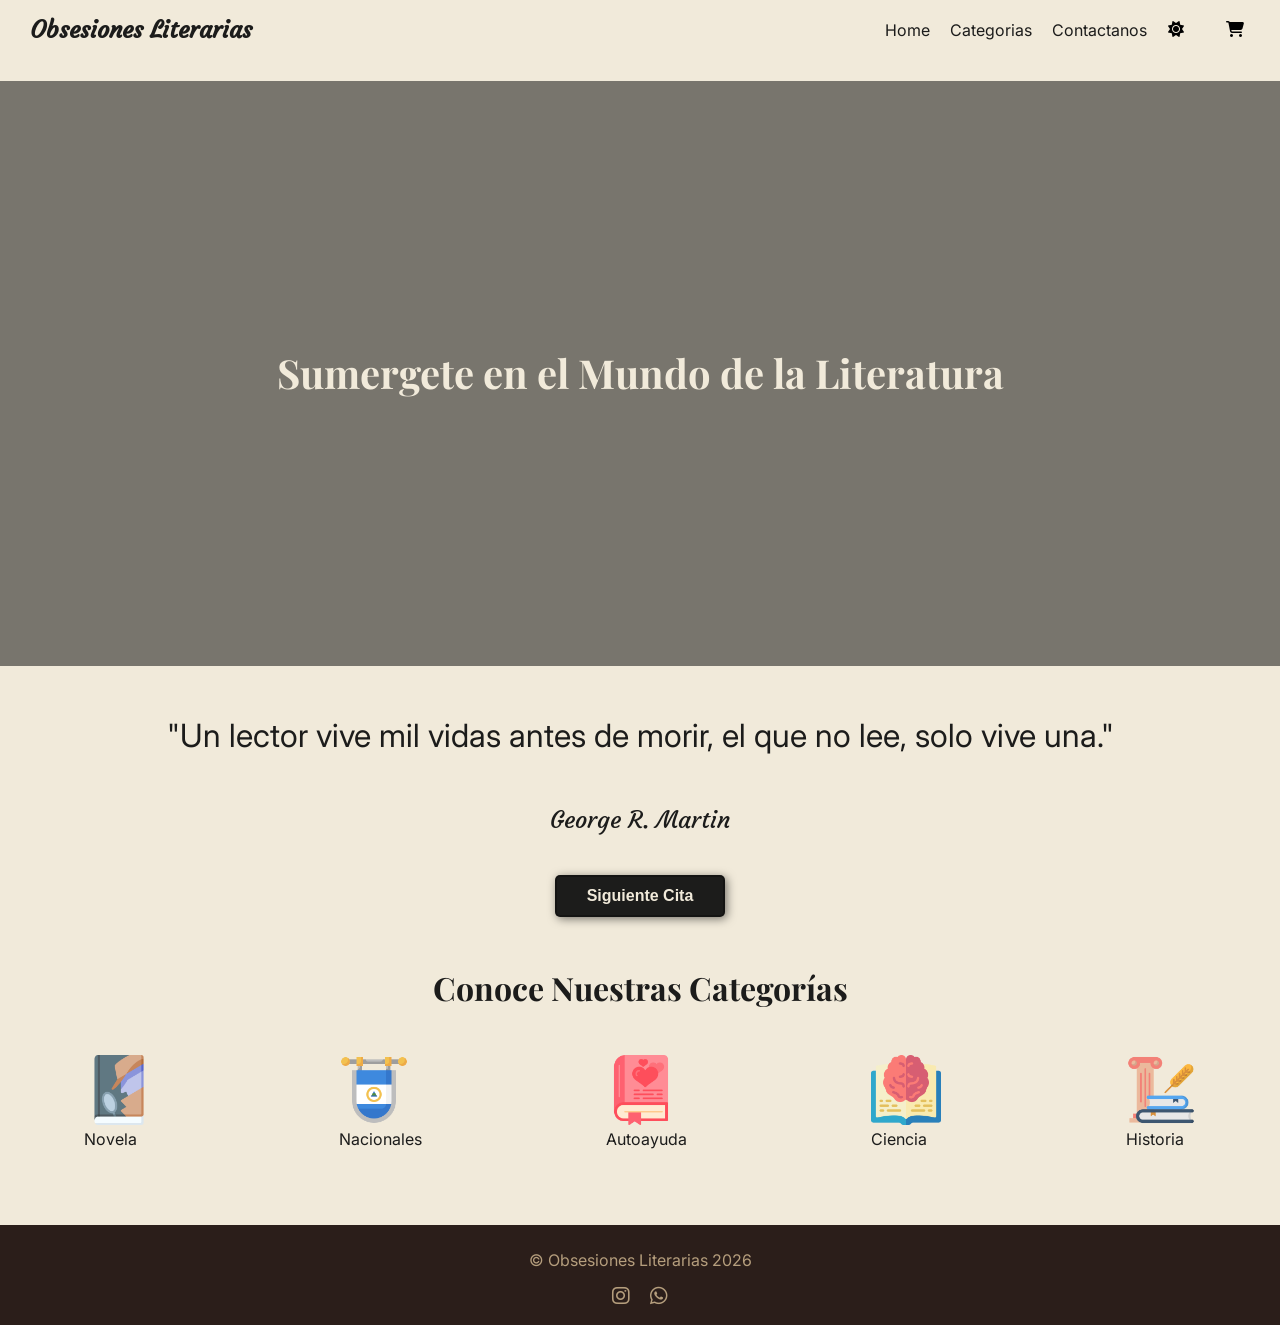
==== paginas/categorias.html @ 1e57e8dd "Renderizando los datos del JSON en el html" ====
<!DOCTYPE html>
<html lang="es">
<head>
    <meta charset="UTF-8">
    <link rel="stylesheet" href="https://cdnjs.cloudflare.com/ajax/libs/font-awesome/6.5.0/css/all.min.css">
    <meta name="viewport" content="width=device-width, initial-scale=1.0">
    <link rel="stylesheet" href="../css/styles.css">
    <link rel="stylesheet" href="../css/layout.css">
    <link rel="stylesheet" href="../css/componentes.css">
    <link rel="stylesheet" href="../css/paginasEstilos/categorias.css">
    <link rel="icon" href="../images/icn.jpg">
    <title>Categorías</title>
</head>
<body>
    <header>
        <div>
            <h1 class="logo">Obsesiones Literarias</h1>
        </div>
        <nav>
            <div class="nav-links">
                <a href="../index.html">Home</a>
                <a href="#">Categorias</a>
                <a href="contacto.html">Contactanos</a>
            </div>
            <div class="nav-butones">
                <button class="theme">
                    <i class="fa-solid fa-sun changeTheme"></i>
                </button>
                <button class="carrito-principal">
                    <i class="fa-solid fa-cart-shopping"></i>
                </button>
            </div>
        </nav>
    </header>
    <section class="hero">
        <h2>Sumergete en el Mundo de la Literatura</h2>
    </section>
    <section class="frases-contenedor contenido-centrado">
        <div class="contenedor-interno contenido-centrado">
            <p id="cita" class="contenido-centrado"></p>
            <p id="autor" class="contenido-centrado"></p>
            <button type="button" id="boton-cambiar-cita" class="btn-generico">Siguiente Cita</button>
        </div>
    </section>
    <section class="categorias">
        <div class="titulo-seccion">
            <h3>Conoce Nuestras Categorías</h3>
        </div>
        <div class="categorias-opciones">
            <figure class="categoria-img" data-categoria="novelas">
                <img src="../icons/novels.png" alt="Icono de Novelas">
                <figcaption>Novela</figcaption>
            </figure >
            <figure class="categoria-img" data-categoria="nicaraguenses">
                <img src="../icons/nicaragua.png" alt="Icono de Libros Nicaraguenses">
                <figcaption>Nacionales</figcaption>
            </figure>
            <figure class="categoria-img" data-categoria="autoayuda">
                <img src="../icons/selfHelp.png" alt="Icono de Libros de Autoayuda">
                <figcaption>Autoayuda</figcaption>
            </figure>
            <figure class="categoria-img" data-categoria="ciencia">
                <img src="../icons/science.png" alt="Icono de libros de Ciencia">
                <figcaption>Ciencia</figcaption>
            </figure>
            <figure class="categoria-img" data-categoria="historia">
                <img src="../icons/history-book.png" alt="Icono de libros de Historia">
                <figcaption>Historia</figcaption>
            </figure>
        </div>
    </section>
    <main class="libros-contenedores">
        <div class="container contenedor-libro"></div>
    </main>
    <footer>
        <div class="container">
            <p>&copy; Obsesiones Literarias 2026</p>
            <div class="social-media">
                <a href="https://www.instagram.com/obse.sionesliterarias/" target="_blank">
                    <i class="fa-brands fa-instagram"></i>
                </a>
                <a href="https://wa.link/xs16t9" target="_blank">
                    <i class="fa-brands fa-whatsapp"></i>
                </a>
            </div>
        </div>
    </footer>
    <script src="../js/script.js" defer></script>
    <script src="../js/citas.js" defer></script>
</body>
</html>
---- css/styles.css ----
@import url('https://fonts.googleapis.com/css2?family=Courgette&family=Inter:ital,opsz,wght@0,14..32,100..900;1,14..32,100..900&family=Playfair+Display:ital,wght@0,400..900;1,400..900&display=swap');
:root {
    /**Escala Fuentes*/
    --fs-muyPequeño: 0.75rem;   /* 12px */
    --fs-pequeño: 0.875rem;  /* 14px */
    --fs-base: 1rem;    /* 16px */
    --fs-medio: 1.125rem;  /* 18px */
    --fs-lg: 1.25rem;   /* 20px */
    --fs-xl: 1.5rem;    /* 24px */
    --fs-2xl: 2rem;     /* 32px */
    --fs-3xl: 2.5rem;   /* 40px */
    --fs-4xl: 3rem;     /* 48px */
    /**Familia de Fuentes*/
    --titulos-fuente: 'Playfair Display', serif;
    --parrafos-fuente: 'Inter', sans-serif;
    --cursiva-fuentes: 'Courgette', cursive;
    /**Colores*/
    --color-claro: #F1EADA;
    --color-oscuro: #1C1C1B;
    --color-chocolate: #2B1E1A;
    --color-chocolate-claro: #B59E7D;
    --color-claro-hover: #E2D8C3;
    --color-oscuro-hover: #2A2A29;
    --color-bg: var(--color-claro);
    --color-text: var(--color-oscuro);
    --overlay: rgba(0,0,0,0.5);
}
/**estilos generales*/
*, *::before, *::after {
    box-sizing: border-box;
}

html{
    scroll-behavior: smooth;
}

body{
    font-family: var(--parrafos-fuente);
    color: var(--color-text);
    background-color: var(--color-bg);
    margin: 0;
    padding: 0;
}
h1, h2, h3, h4 {
    font-family: var(--titulos-fuente);
    color: var(--color-text);
    line-height: 1.2;
}
.container{
    max-width: 1400px;
    margin: auto;
}
h1{ font-size: var(--fs-4xl);}
h2{ font-size: var(--fs-3xl);}
h3{ font-size: var(--fs-2xl);}
h4{ font-size: var(--fs-xl);}
p{ font-size: var(--fs-base);}
a{
    font-size: var(--fs-base);
    text-decoration: none;
    color: var(--color-text);
    cursor: pointer;
    transition: color 0.2s ease;
}
a:hover,
a:focus{
    color: var(--color-chocolate);
}
ul{
    list-style: none;
    padding: 0;
    margin: 0;
    text-align: center;
}
li{
    font-size: var(--fs-base);
    margin: 10px 0;
}
input,textarea {
    border: none;
    outline: none;
    background: none;
    border-bottom: 2px solid var(--color-text);
    font-family: var(--parrafos-fuente);
    color: var(--color-chocolate);
    width: 280px;
}
input::placeholder,
textarea::placeholder {
    color: var(--color-chocolate);
}
/*.btn-generico{
    font-size: var(--fs-base);
    font-weight: bold;
    padding: 10px 30px;
    border-radius: 5px;
    border: 2px solid rgba(0,0,0,0.3);
    box-shadow: 2px 2px 10px rgba(0,0,0,0.5);
    color: var(--color-claro);
    background-color: var(--color-oscuro);
}
.btn-generico:hover{
    background-color: var(--color-oscuro-hover);
}*/
/**DARK MODE*/
.dark-mode {
    --color-bg: var(--color-oscuro);
    --color-text: var(--color-claro);
    --overlay: rgba(0,0,0,0.7);
}
.dark-mode .item {
    background-color: #242423;
    box-shadow: 0 4px 15px rgba(0,0,0,0.6);
}
.dark-mode .item:hover{
    box-shadow: 0 8px 20px rgba(0,0,0,0.8);
}
.dark-mode .btn-generico {
    background-color: var(--color-chocolate-claro);
    color: var(--color-oscuro);
    border: none;
}
.dark-mode .btn-generico:hover{
    background-color: var(--color-claro-hover);
}
.dark-mode .carrito-principal{
    color: var(--color-claro);
}
.dark-mode a:hover,
.dark-mode a:focus{
    color: var(--color-chocolate-claro);
}
.dark-mode input::placeholder,
.dark-mode textarea::placeholder {
    color: var(--color-chocolate-claro);
}
.dark-mode input,
.dark-mode textarea{
    color: var(--color-chocolate-claro);;
}


/**DESKTOP*/
@media (min-width: 850px){
    textarea{
        width: 400px;
    }
}
---- css/layout.css ----
/**HEADER*/
header{
    background-color: var(--color-bg);
    display: flex;
    flex-direction: column;
    justify-content: center;
    align-items: center;
    flex-wrap: wrap;
    margin-bottom: 20px;
}
.logo{
    font-family: var(--cursiva-fuentes);
    font-weight: bold;
    font-size: var(--fs-xl);
}
nav{
    display: flex;
    gap: 15px;
    flex-wrap: wrap;
    flex-direction: column;
}
.nav-butones{
    display: flex;
    gap: 30px;
    justify-content: center;
}
.nav-links{
    display: flex;
    gap: 20px;
}
.theme, .carrito-principal{
    background: none;
    border: none;
    cursor: pointer;
    font-size: var(--fs-base);

}
.fa-moon{
    font-size: var(--fs-base);
    color: var(--color-claro);
}
/**HERO*/
.hero{
    display: flex;
    align-items: center;
    justify-content: center;
    text-align: center;
    flex-direction: column;
    height: 65vh;
    background-image: linear-gradient(
        0deg,
        var(--overlay),
        var(--overlay)
    )
    ,url("../images/hero.jpg");
    background-repeat: no-repeat;
    background-size: cover;
    background-position: center center;
}
.hero h2{
    color: var(--color-claro);
}
/**FOOTER*/
footer{
    background-color: var(--color-chocolate);
    margin: 0;
    height: 100px;
    padding-bottom: 10px;
    color: var(--color-chocolate-claro);
    display: flex;
    flex-direction: column;
    justify-content: center;
    align-items: center;
    gap: 5px;
}
.social-media{
    display: flex;
    flex-direction: row;
    justify-content: center;
    gap: 20px;
}
.social-media a{
    color: var(--color-chocolate-claro);
}
.social-media i{
    font-size: var(--fs-lg);
    cursor: pointer;
}
.social-media i:hover{
    color: var(--color-claro);
}


/**DESKTOP*/
@media (min-width: 700px){
    header{
        flex-direction: row;
        justify-content: space-between;
        padding: 0 30px;
        position: sticky;
        top: 0;
        left: 0;
        width: 100%;
        z-index: 1000;
    }
    .hero{
        height: 90vh;
    }
}
@media (min-width: 500px){
    nav{
        display: flex;
        gap: 15px;
        flex-direction: row;
        flex-wrap: wrap;
    }
}
---- css/componentes.css ----
.btn-generico{
    font-size: var(--fs-base);
    font-weight: bold;
    padding: 10px 30px;
    border-radius: 5px;
    border: 2px solid rgba(0,0,0,0.3);
    box-shadow: 2px 2px 10px rgba(0,0,0,0.5);
    color: var(--color-claro);
    background-color: var(--color-oscuro);
}
.btn-generico:hover{
    background-color: var(--color-oscuro-hover);
}
.item{
    background-color: var(--color-chocolate-claro);
    transition: transform 0.2s ease, box-shadow 0.2s ease;
}
.item:hover {
    transform: translateY(-5px);
}
/**Seccion de Libros Destacados*/
.titulo-contenedor{
    text-align: center;
}
.item img{
    width: 240px;
    height: 310px;
    object-fit: cover;
    border-radius: 20px;
}
.libros-contenedores{
    margin: 30px 0;
}
.libros-contenedores .container{
    display: grid;
    grid-template-columns: repeat(auto-fit,minmax(80px,350px));
    gap: clamp(10px, 2vw, 20px);
    justify-content: center;
}
.item{
    background-color: var(--color-chocolate-claro);
    padding: 1rem 2rem;
    display: flex;
    flex-direction: column;
    align-items: center;
    border-radius: 20px;
    transition: transform 0.2s ease, box-shadow 0.2s ease;
}
.item:hover {
    transform: translateY(-5px);
}
---- css/paginasEstilos/categorias.css ----
.hero{
    display: flex;
    align-items: center;
    justify-content: center;
    text-align: center;
    flex-direction: column;
    height: 65vh;
    background-image: linear-gradient(
        0deg,
        var(--overlay),
        var(--overlay)
    )
    ,url("../../images/bck.jpg");
    background-repeat: no-repeat;
    background-size: cover;
    background-position: top;
}
.hero h2{
    color: var(--color-claro);
}
.contenido-centrado {
    display: flex;
    flex-wrap: wrap;
    align-items: center;
    justify-content: center;
    margin: 20px 0;
}

#cita {
    font-size: var(--fs-xl);
    width: 100%;
    display: flex;
    align-items: center;
    justify-content: center;
    text-align: center;
    margin: 10px;
}
#autor {
    width: 100%;
    font-size: var(--fs-lg);
    display: flex;
    align-items: center;
    justify-content: center;
    padding: 20px;
    font-family: var(--cursiva-fuentes);
}
.categorias-opciones{
    width: 100%;
    overflow-x: auto;
    display: flex;
    gap: 1rem;
    scroll-behavior: smooth;
}
.categorias-opciones::-webkit-scrollbar{
    display: none;
}
.categoria-img img{
    height: 70px;
    width: 70px;
    transition: transform 0.2s ease, box-shadow 0.2s ease;
}
.categoria-img:hover {
    transform: translateY(-5px);
}
/**Categorias*/
.titulo-seccion{
    text-align: center;
}
@media (min-width: 810px){
    #cita{
        font-size: var(--fs-2xl);
    }
    #autor{
        font-size: var(--fs-xl);
    }
    .categorias-opciones{
    width: 100%;
    display: flex;
    gap: 1rem;
    justify-content: space-around;
    }
}
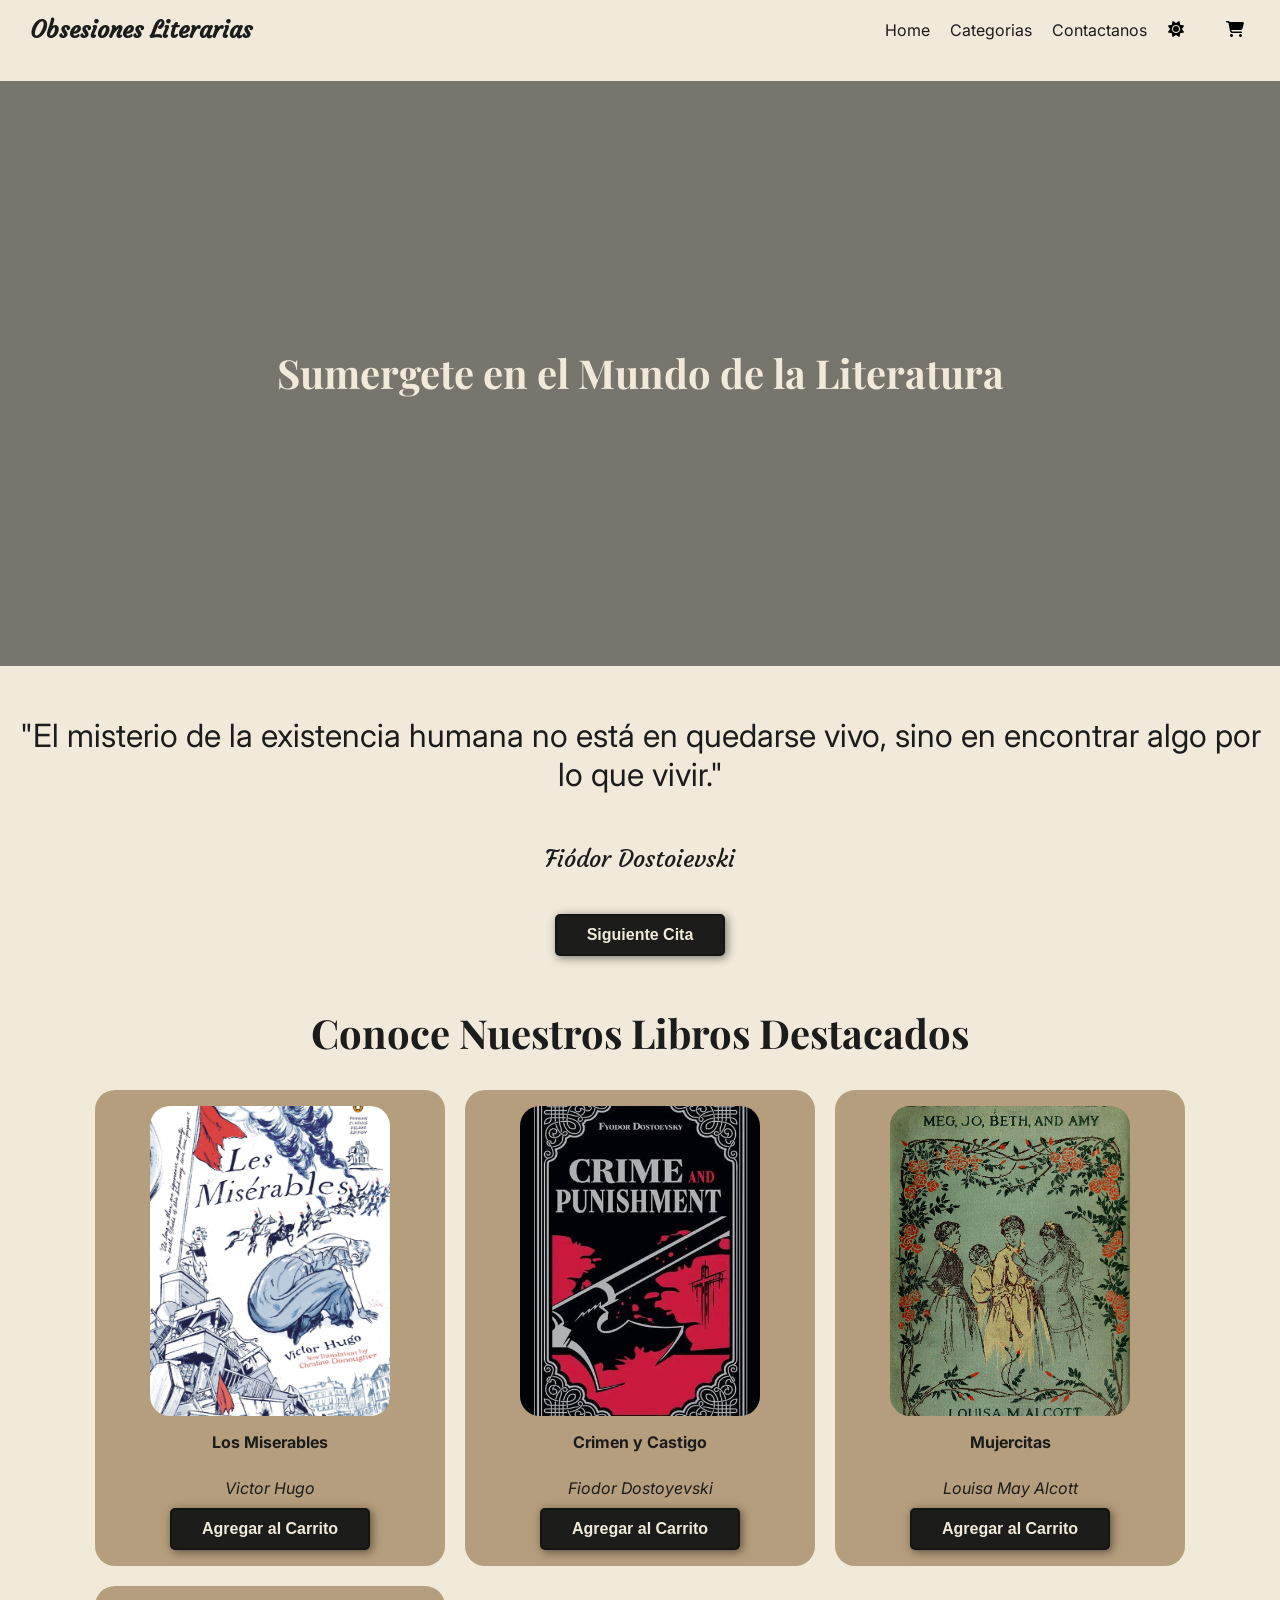
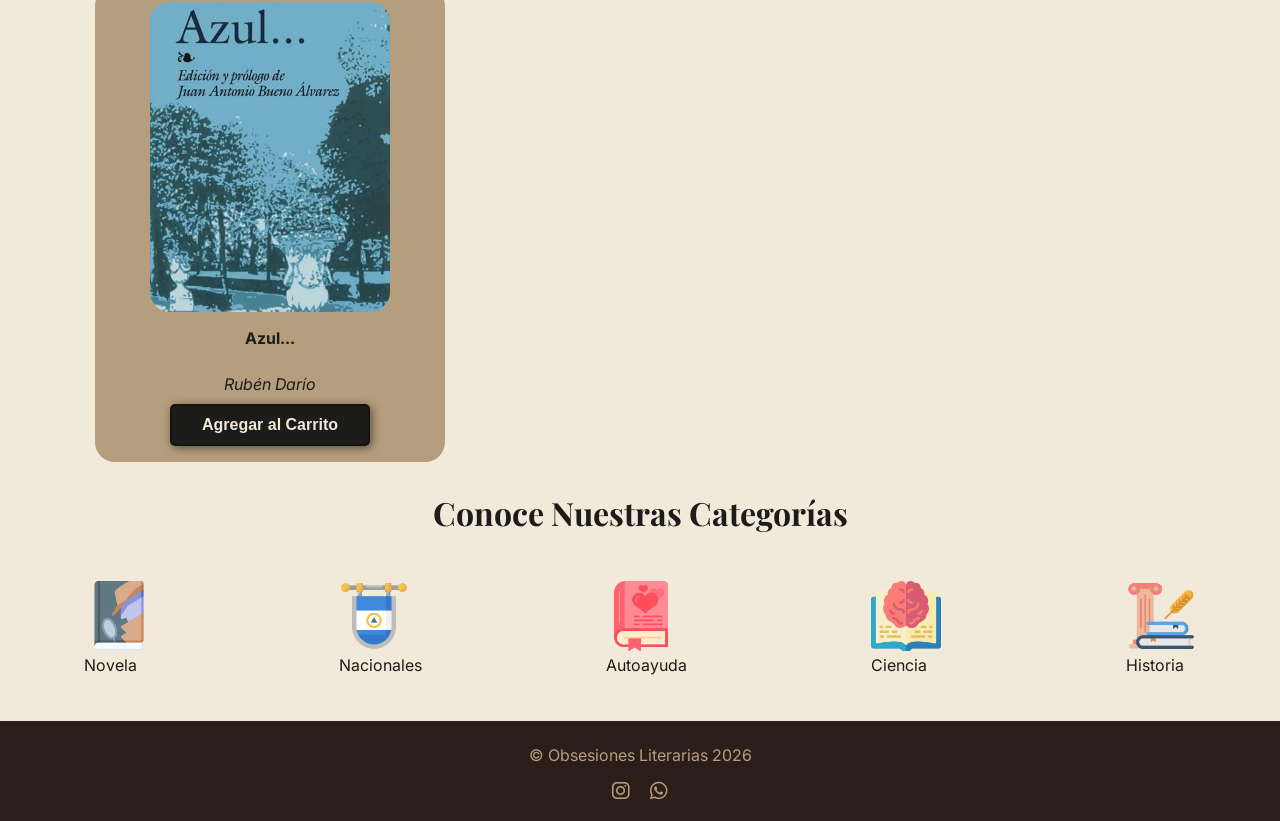
==== commit 4e4b37b6: "Agregando la seccion de los libros destacados en index y categorias" ====
--- a/paginas/categorias.html
+++ b/paginas/categorias.html
@@ -40,6 +40,14 @@
             <p id="cita" class="contenido-centrado"></p>
             <p id="autor" class="contenido-centrado"></p>
             <button type="button" id="boton-cambiar-cita" class="btn-generico">Siguiente Cita</button>
+        </div>
+    </section>
+    <section class="libros-contenedores">
+        <div class="titulo-contenedor">
+            <h2>Conoce Nuestros Libros Destacados</h2>
+        </div>
+        <div class="container contenedor-libro-destacados">
+            
         </div>
     </section>
     <section class="categorias">
--- a/css/componentes.css
+++ b/css/componentes.css
@@ -28,9 +28,6 @@
     object-fit: cover;
     border-radius: 20px;
 }
-.libros-contenedores{
-    margin: 30px 0;
-}
 .libros-contenedores .container{
     display: grid;
     grid-template-columns: repeat(auto-fit,minmax(80px,350px));
--- a/css/paginasEstilos/categorias.css
+++ b/css/paginasEstilos/categorias.css
@@ -62,6 +62,9 @@
 .categoria-img:hover {
     transform: translateY(-5px);
 }
+.contenedor-libro{
+    margin-bottom: 30px;
+}
 /**Categorias*/
 .titulo-seccion{
     text-align: center;
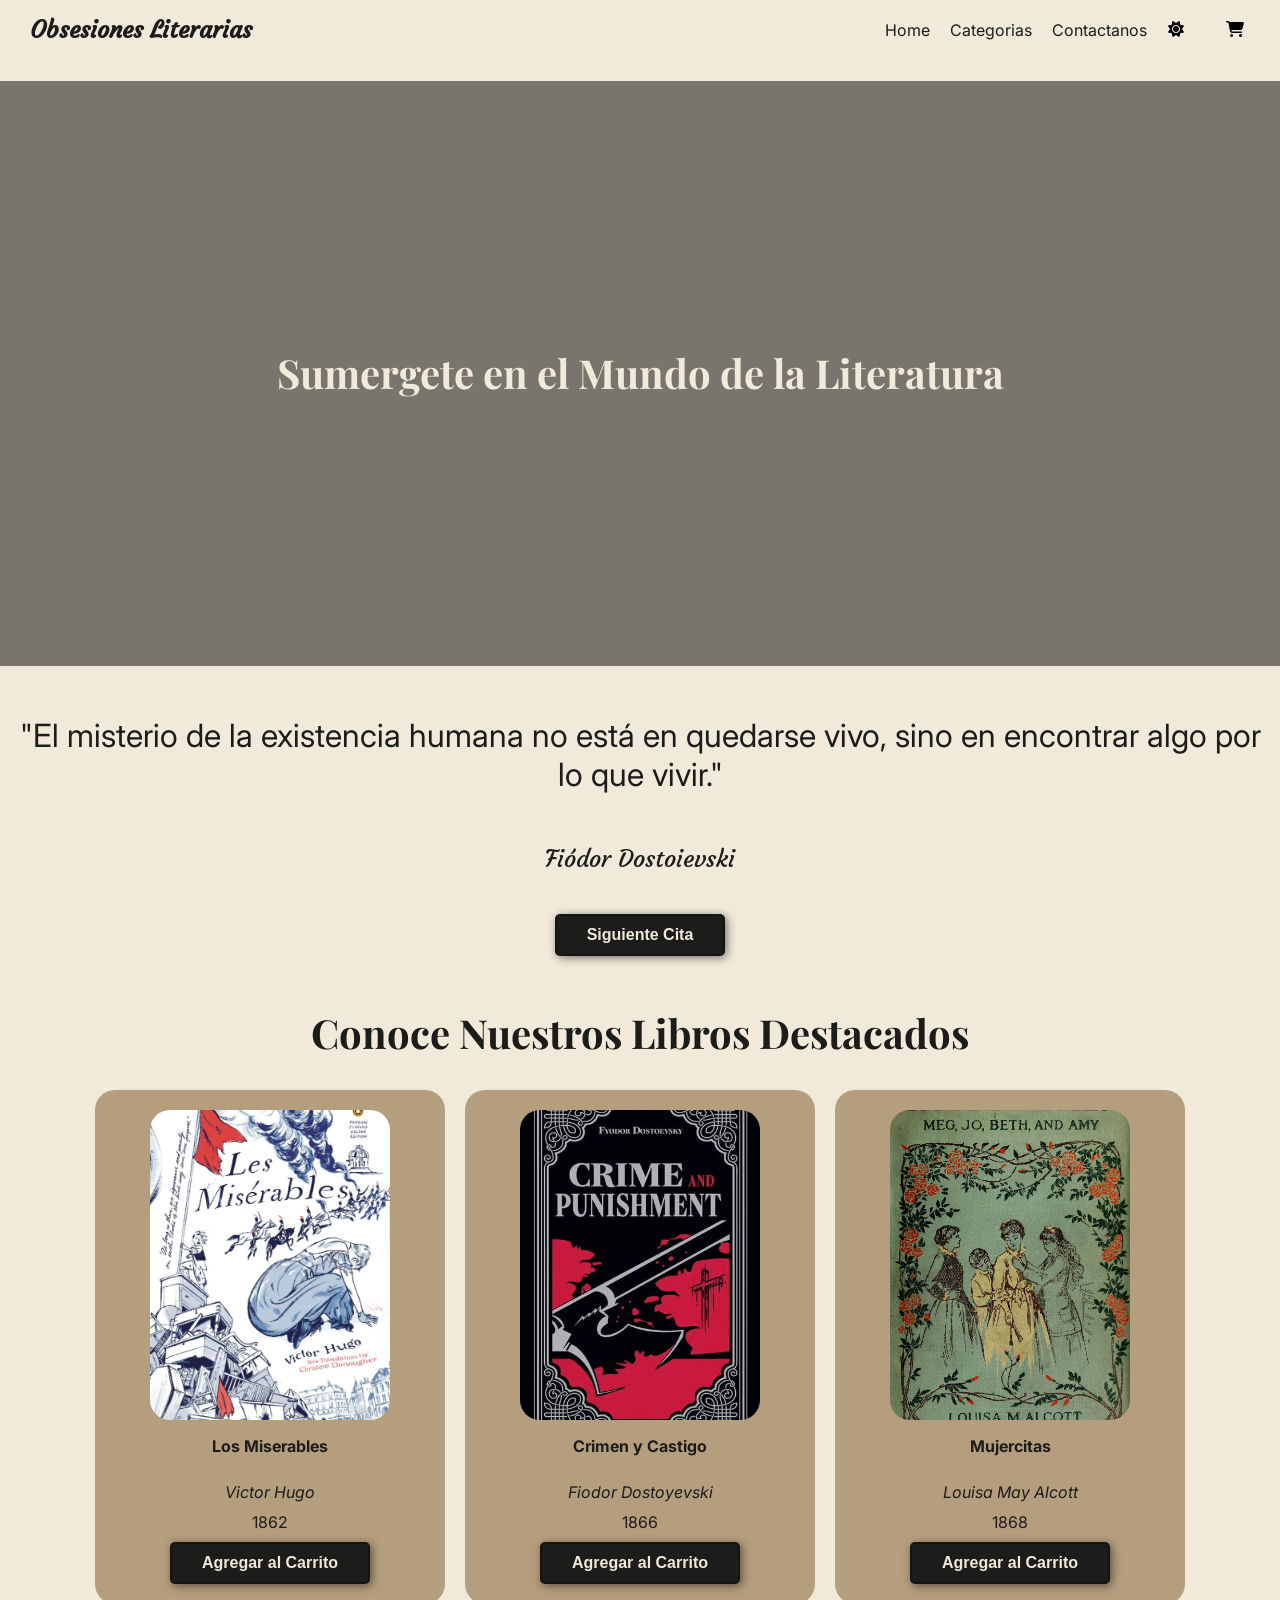
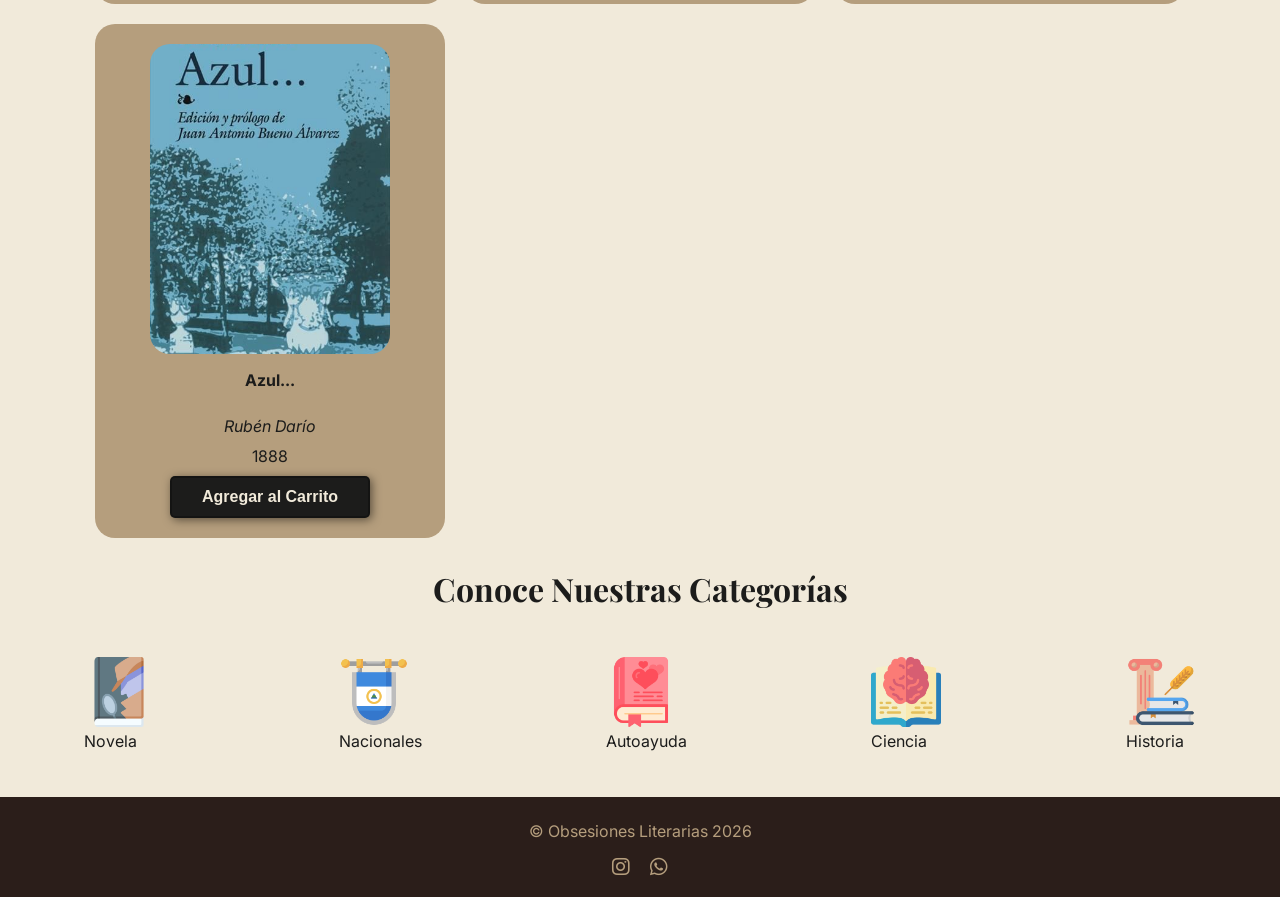
==== commit 929c0689: "Añadiendo la parte de descripciones" ====
--- a/paginas/categorias.html
+++ b/paginas/categorias.html
@@ -46,7 +46,7 @@
         <div class="titulo-contenedor">
             <h2>Conoce Nuestros Libros Destacados</h2>
         </div>
-        <div class="container contenedor-libro-destacados">
+        <div class="container contenedor-libro-destacados book-container">
             
         </div>
     </section>
@@ -78,8 +78,9 @@
         </div>
     </section>
     <main class="libros-contenedores">
-        <div class="container contenedor-libro"></div>
+        <div class="container contenedor-libro book-container"></div>
     </main>
+    <section class="contenedor-centrado-popUp"></section>
     <footer>
         <div class="container">
             <p>&copy; Obsesiones Literarias 2026</p>
--- a/css/layout.css
+++ b/css/layout.css
@@ -104,7 +104,7 @@
         z-index: 1000;
     }
     .hero{
-        height: 90vh;
+        height: 80vh;
     }
 }
 @media (min-width: 500px){
--- a/css/componentes.css
+++ b/css/componentes.css
@@ -36,13 +36,88 @@
 }
 .item{
     background-color: var(--color-chocolate-claro);
-    padding: 1rem 2rem;
+    padding: 1rem 1rem;
     display: flex;
     flex-direction: column;
     align-items: center;
     border-radius: 20px;
     transition: transform 0.2s ease, box-shadow 0.2s ease;
+    text-align: center;
 }
 .item:hover {
     transform: translateY(-5px);
 }
+/**popup*/
+.popup{
+    position: relative;
+    width: 300px;
+    min-height: 400px;
+    padding: 50px 25px 25px;
+    background: rgba(245,236,220,.97);
+    border-radius: 20px;
+    box-shadow: 0 10px 30px rgba(0,0,0,.25);
+}
+.popup:hover{
+    transform: translate(-50%, -50%) scale(1.01);
+}
+.cerrar{
+    position: absolute;
+    top: 12px;
+    right: 12px;
+    width: 35px;
+    height: 35px;
+    border-radius: 50%;
+    border: none;
+    background: transparent;
+    font-size: 18px;
+    cursor: pointer;
+    transition: background .2s;
+}
+.cerrar:hover{
+    background: rgba(0,0,0,.08);
+}
+.apagado{
+    display: none;
+}
+.titulo-sinapsis p{
+    font-size: var(--fs-xl);
+    font-family: var(--cursiva-fuentes);
+    font-weight: bold;
+}
+.sinapsis{
+    padding: 0 20px;
+    max-height: 220px;
+    overflow-y: auto;
+}
+.sinapsis p{
+    font-size: var(--fs-medio);
+    line-height: 30px;
+}
+.overlay-popup{
+    width: 100%;
+    height: 100%;
+    background: rgba(0,0,0,.45);
+    backdrop-filter: blur(3px);
+    display: flex;
+    justify-content: center;
+    align-items: center;
+}
+.contenedor-centrado-popUp{
+    position: fixed;
+    inset: 0;
+    z-index: 1000;
+}
+/**Centrar Textos*/
+.contenedor-texto-centrado{
+    text-align: center;
+}
+
+@media (min-width: 850px){
+    .libros-destacados .container{
+        flex-direction: row;
+        flex-wrap: wrap;
+    }
+    .item{
+        padding: 20px 70px;
+    }
+}
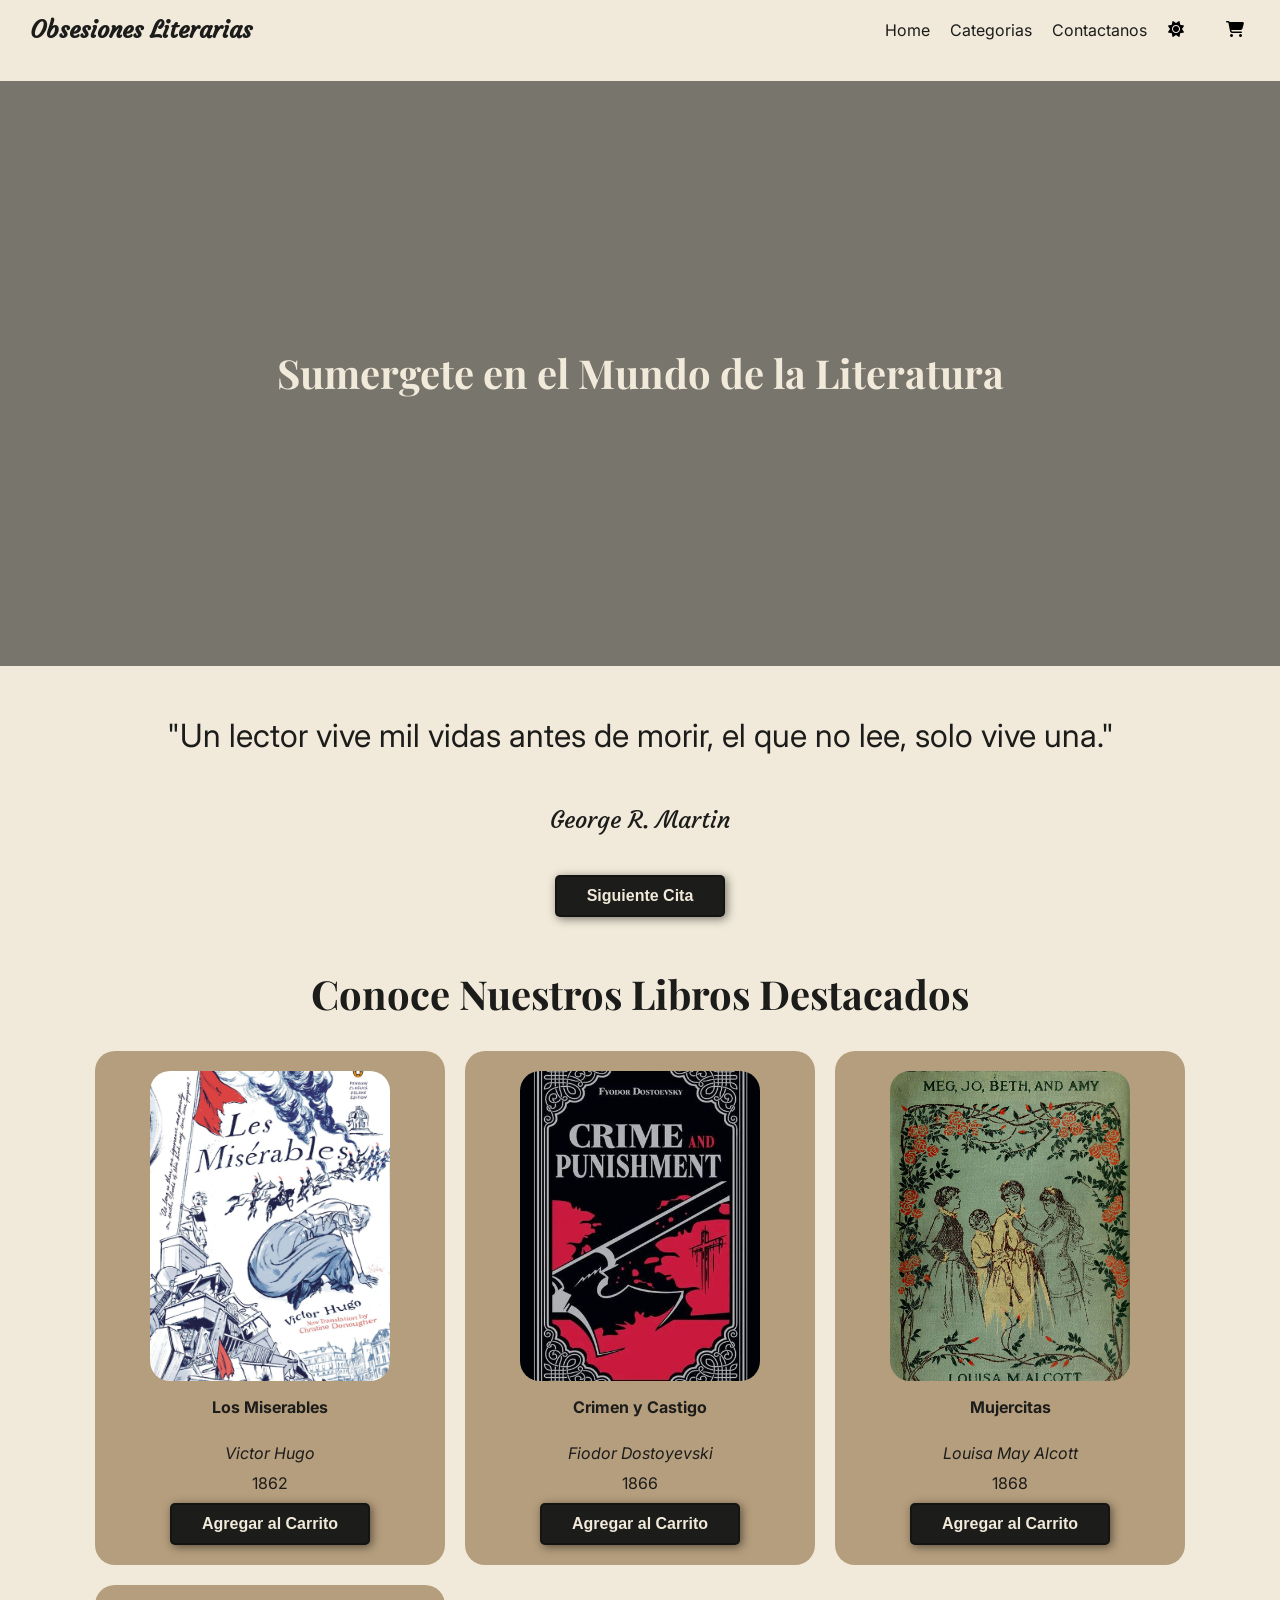
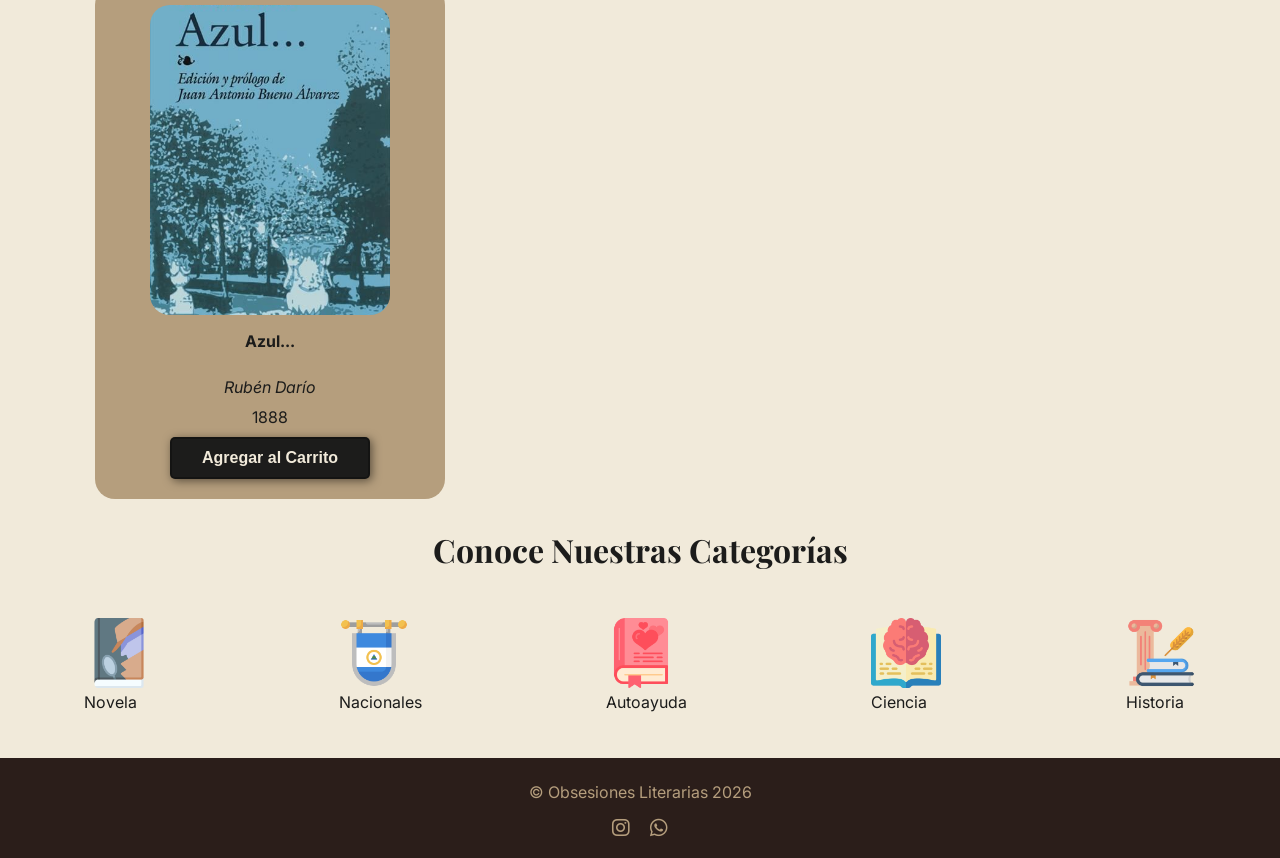
==== commit e3a58bc2: "Arreglando el PopUp" ====
--- a/paginas/categorias.html
+++ b/paginas/categorias.html
@@ -80,7 +80,7 @@
     <main class="libros-contenedores">
         <div class="container contenedor-libro book-container"></div>
     </main>
-    <section class="contenedor-centrado-popUp"></section>
+    <section class="contenedor-centrado-popUp-apagado"></section>
     <footer>
         <div class="container">
             <p>&copy; Obsesiones Literarias 2026</p>
--- a/css/componentes.css
+++ b/css/componentes.css
@@ -48,19 +48,42 @@
     transform: translateY(-5px);
 }
 /**popup*/
-.popup{
-    position: relative;
+.contenedor-centrado-popUp {
+    position: fixed;
+    inset: 0;
+    width: 100%;
+    height: 100vh;
+    display: flex;
+    justify-content: center;
+    align-items: center;
+    z-index: 1000;
+    overflow: hidden;
+}
+.overlay-popup {
+    position: absolute;
+    inset: 0;
+    background: rgba(0, 0, 0, 0.45);
+    backdrop-filter: blur(3px);
+    display: flex;
+    justify-content: center;
+    align-items: center;
+}
+.popup {
+    position: relative; /* Para que el botón 'cerrar' se ubique respecto a esto */
     width: 300px;
-    min-height: 400px;
+    background: var(--color-bg);
+    border-radius: 20px;
     padding: 50px 25px 25px;
-    background: rgba(245,236,220,.97);
-    border-radius: 20px;
     box-shadow: 0 10px 30px rgba(0,0,0,.25);
+    /* Quitamos el transform: translate del CSS anterior para evitar conflictos */
+    transition: transform 0.2s ease-in-out;
 }
-.popup:hover{
-    transform: translate(-50%, -50%) scale(1.01);
+
+.popup:hover {
+    transform: scale(1.01); 
 }
-.cerrar{
+
+.cerrar {
     position: absolute;
     top: 12px;
     right: 12px;
@@ -72,41 +95,33 @@
     font-size: 18px;
     cursor: pointer;
     transition: background .2s;
+    display: flex;
+    justify-content: center;
+    align-items: center;
+    color: var(--color-text);
 }
-.cerrar:hover{
+
+.cerrar:hover {
     background: rgba(0,0,0,.08);
 }
-.apagado{
-    display: none;
-}
-.titulo-sinapsis p{
-    font-size: var(--fs-xl);
-    font-family: var(--cursiva-fuentes);
-    font-weight: bold;
-}
-.sinapsis{
-    padding: 0 20px;
-    max-height: 220px;
+
+.sinapsis {
+    padding: 0 10px;
+    max-height: 250px;
     overflow-y: auto;
 }
 .sinapsis p{
     font-size: var(--fs-medio);
-    line-height: 30px;
 }
-.overlay-popup{
-    width: 100%;
-    height: 100%;
-    background: rgba(0,0,0,.45);
-    backdrop-filter: blur(3px);
-    display: flex;
-    justify-content: center;
-    align-items: center;
+.titulo-sinapsis p{
+    font-family: var(--cursiva-fuentes);
+    font-size: var(--fs-lg);
+    font-weight: bold;
 }
-.contenedor-centrado-popUp{
-    position: fixed;
-    inset: 0;
-    z-index: 1000;
+.apagado, .contenedor-centrado-popUp-apagado {
+    display: none;
 }
+
 /**Centrar Textos*/
 .contenedor-texto-centrado{
     text-align: center;
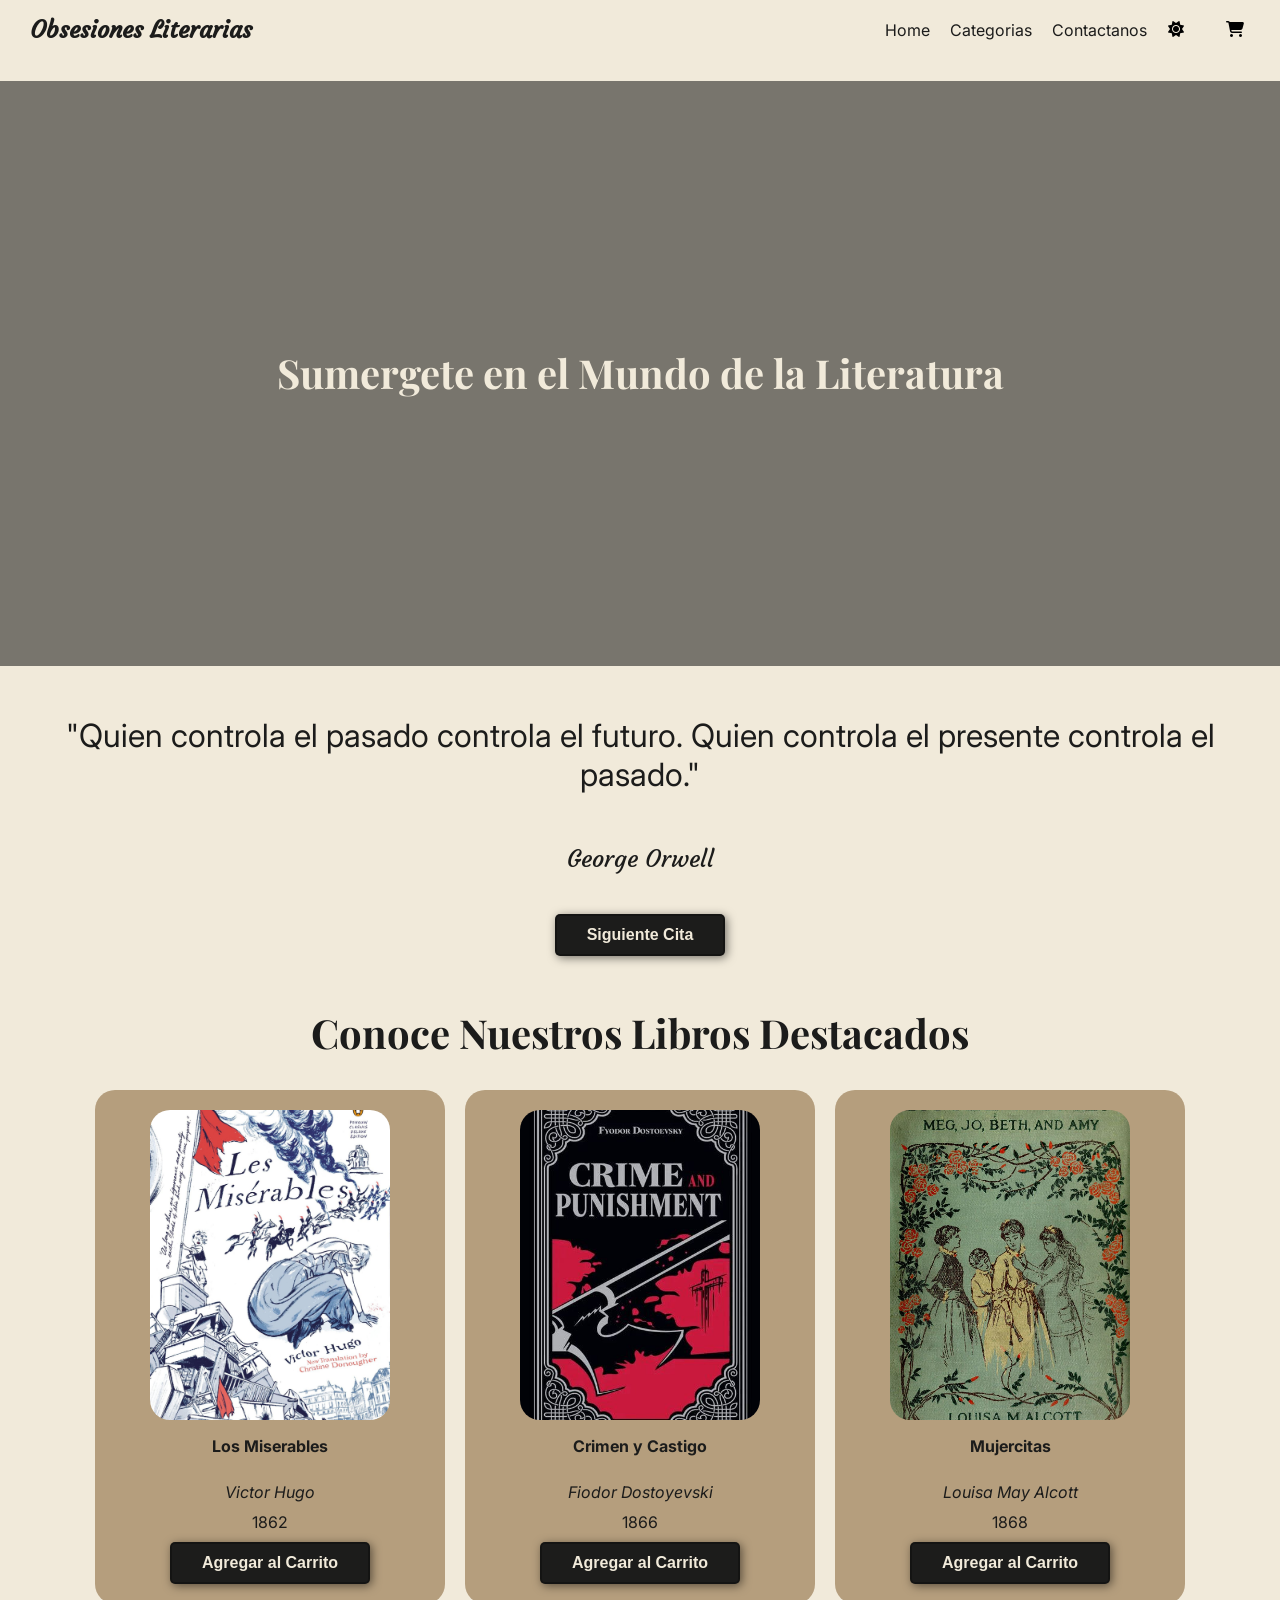
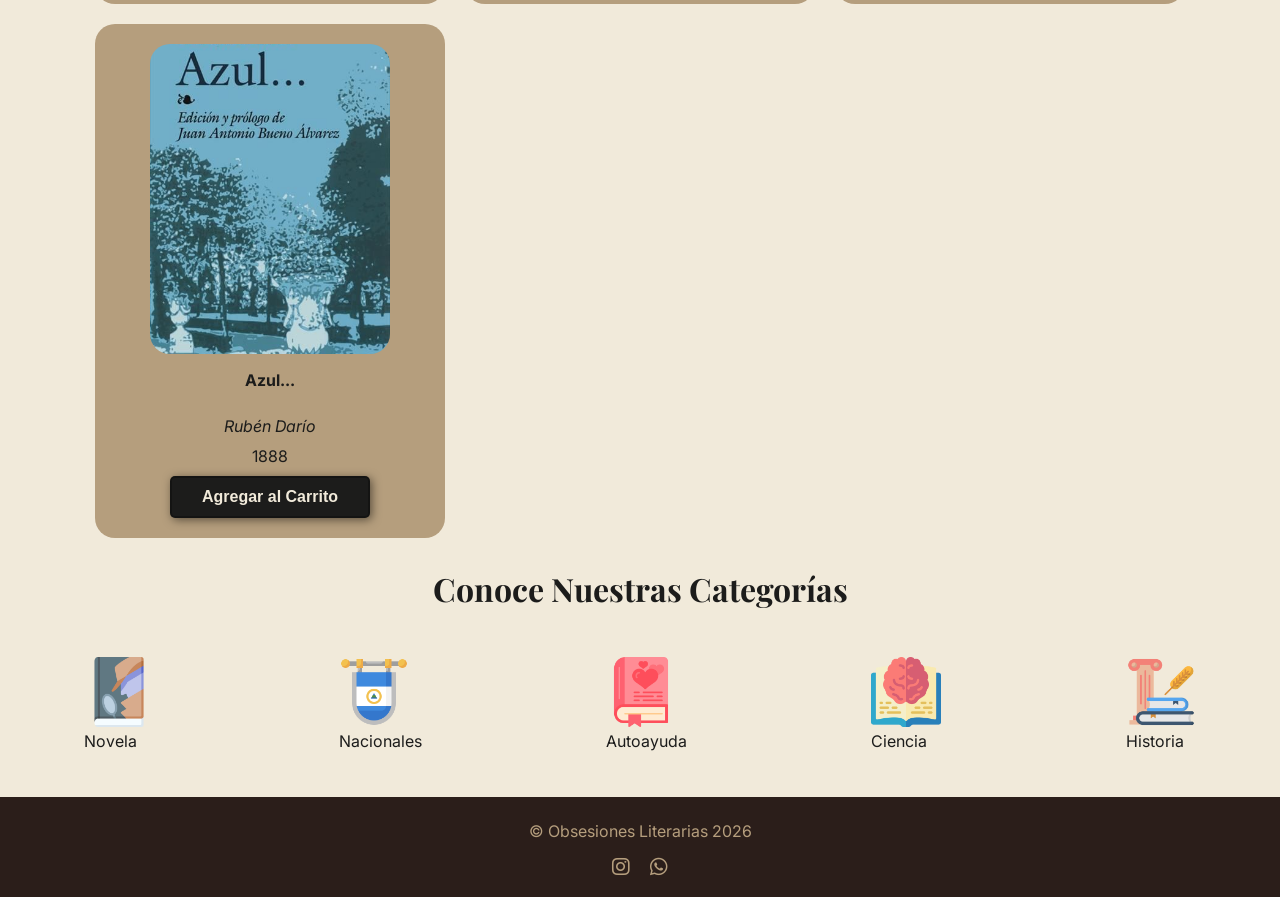
==== commit 0bede08b: "Areglando" ====
--- a/paginas/categorias.html
+++ b/paginas/categorias.html
@@ -12,6 +12,7 @@
     <title>Categorías</title>
 </head>
 <body>
+    <!--*HEADER-->
     <header>
         <div>
             <h1 class="logo">Obsesiones Literarias</h1>
@@ -35,6 +36,7 @@
     <section class="hero">
         <h2>Sumergete en el Mundo de la Literatura</h2>
     </section>
+    <!--*SECCION DE FRASES ALEATORIAS-->
     <section class="frases-contenedor contenido-centrado">
         <div class="contenedor-interno contenido-centrado">
             <p id="cita" class="contenido-centrado"></p>
@@ -42,6 +44,7 @@
             <button type="button" id="boton-cambiar-cita" class="btn-generico">Siguiente Cita</button>
         </div>
     </section>
+    <!--*Seccion de Libros Destacados-->
     <section class="libros-contenedores">
         <div class="titulo-contenedor">
             <h2>Conoce Nuestros Libros Destacados</h2>
@@ -50,6 +53,7 @@
             
         </div>
     </section>
+    <!--*Categorias que puede seleccionar el usuario-->
     <section class="categorias">
         <div class="titulo-seccion">
             <h3>Conoce Nuestras Categorías</h3>
@@ -77,6 +81,7 @@
             </figure>
         </div>
     </section>
+    <!--*Los libros se mostraran dependiendo de lo que decida el usuario ver-->
     <main class="libros-contenedores">
         <div class="container contenedor-libro book-container"></div>
     </main>
--- a/css/componentes.css
+++ b/css/componentes.css
@@ -115,7 +115,7 @@
 }
 .titulo-sinapsis p{
     font-family: var(--cursiva-fuentes);
-    font-size: var(--fs-lg);
+    font-size: var(--fs-xl);
     font-weight: bold;
 }
 .apagado, .contenedor-centrado-popUp-apagado {
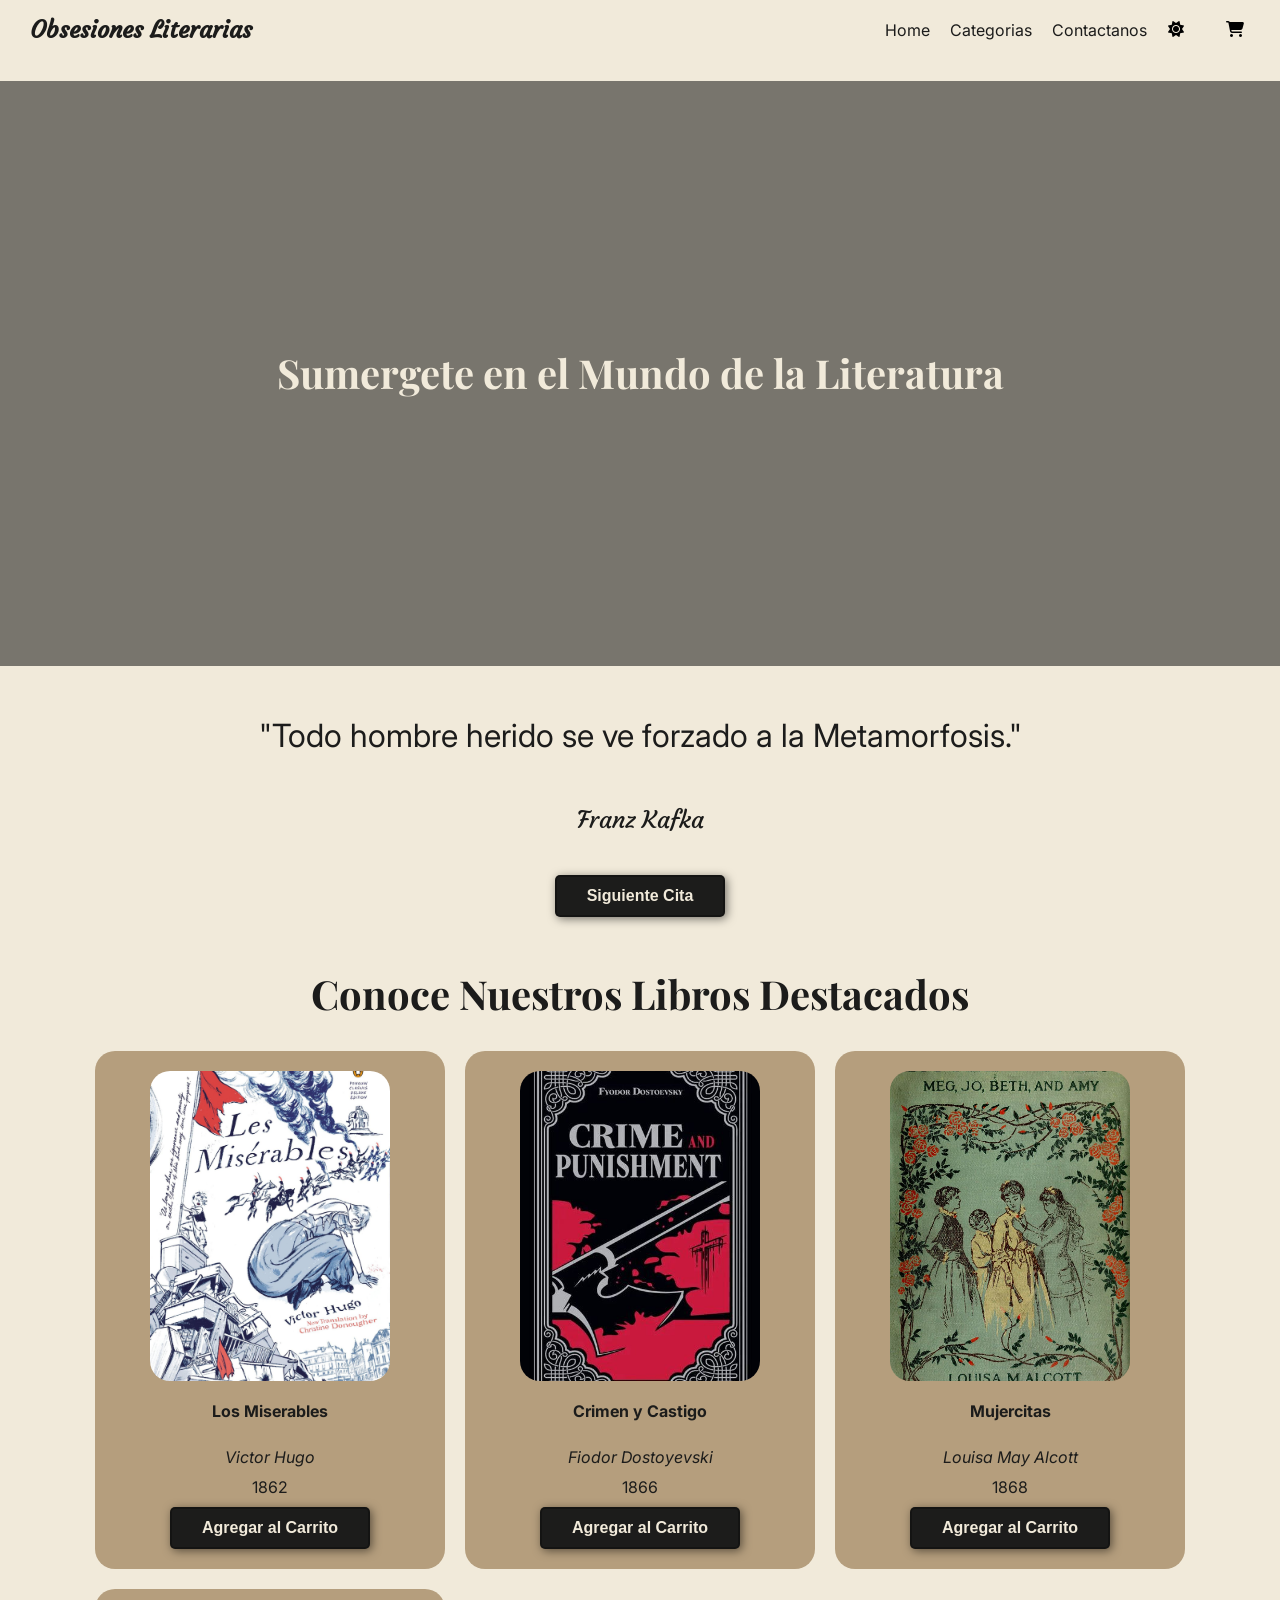
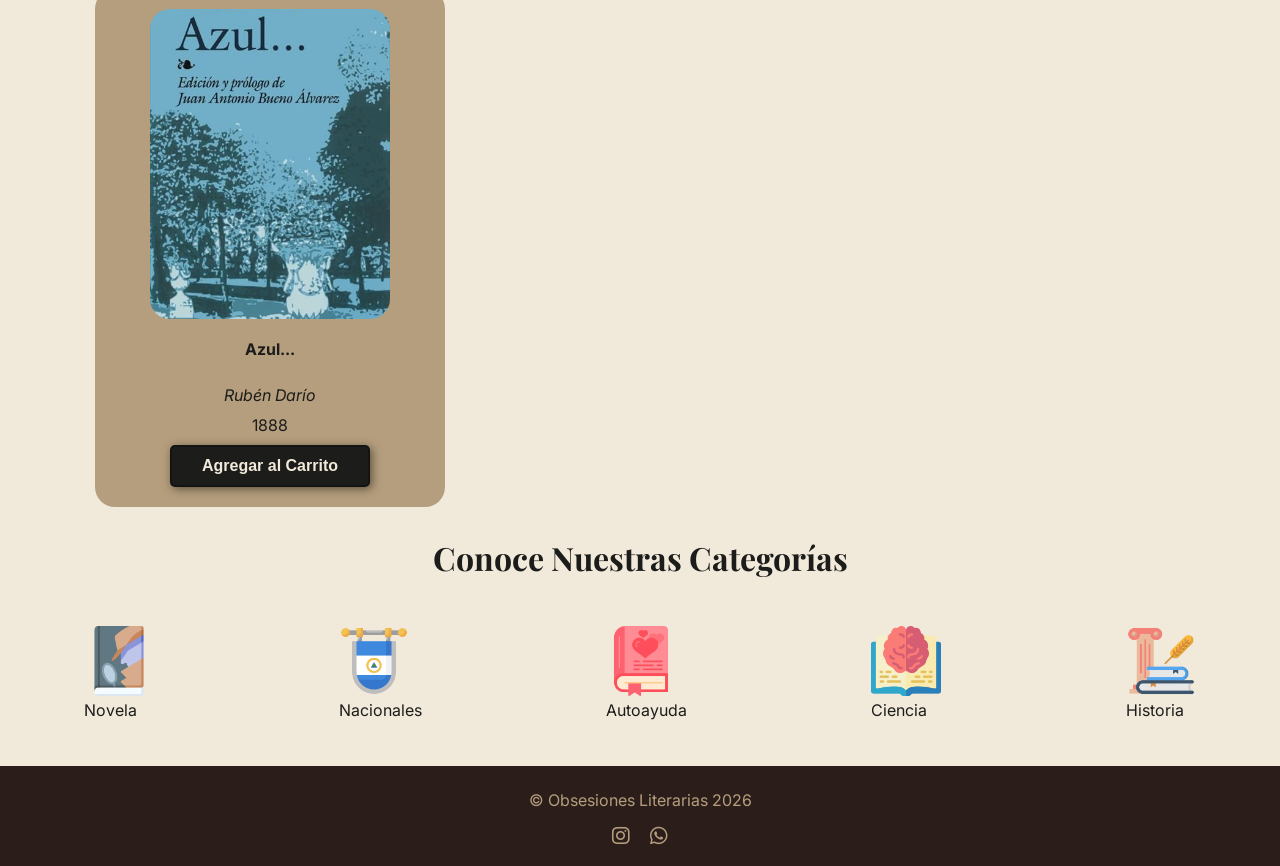
==== commit 9af21774: "Agregando el carrito de compra" ====
--- a/paginas/categorias.html
+++ b/paginas/categorias.html
@@ -55,7 +55,7 @@
     </section>
     <!--*Categorias que puede seleccionar el usuario-->
     <section class="categorias">
-        <div class="titulo-seccion">
+        <div class="contenedor-texto-centrado">
             <h3>Conoce Nuestras Categorías</h3>
         </div>
         <div class="categorias-opciones">
--- a/css/styles.css
+++ b/css/styles.css
@@ -138,7 +138,10 @@
 .dark-mode textarea{
     color: var(--color-chocolate-claro);;
 }
-
+.dark-mode .quantity{
+    background:  var(--color-claro);
+    color: var(--color-oscuro);
+}
 
 /**DESKTOP*/
 @media (min-width: 850px){
--- a/css/componentes.css
+++ b/css/componentes.css
@@ -10,6 +10,26 @@
 }
 .btn-generico:hover{
     background-color: var(--color-oscuro-hover);
+}
+.btn-alargado{
+    font-size: var(--fs-pequeño);
+    font-weight: bold;
+    border-radius: 5px;
+    border: 2px solid rgba(0,0,0,0.3);
+    box-shadow: 2px 2px 10px rgba(0,0,0,0.5);
+    color: var(--color-claro);
+    background-color: var(--color-oscuro);
+}
+.btn-pequenio{
+    font-size: var(--fs-base);
+    font-weight: bold;
+    border-radius: 5px;
+    border: 2px solid rgba(0,0,0,0.3);
+    box-shadow: 2px 2px 10px rgba(0,0,0,0.5);
+    color: var(--color-claro);
+    background-color: var(--color-oscuro);
+    height: 40px;
+    width: 90px;
 }
 .item{
     background-color: var(--color-chocolate-claro);
@@ -127,6 +147,114 @@
     text-align: center;
 }
 
+/**TOOLTIP*/
+.contenedor-img-libro {
+    position: relative;
+    display: inline-block;
+    cursor: pointer;
+}
+.tooltip-text {
+    visibility: hidden;
+    width: 140px;
+    background-color: rgba(0, 0, 0, 0.8);
+    color: var(--color-claro-hover);
+    text-align: center;
+    border-radius: 4px;
+    padding: 8px;
+    font-size: 12px;
+    position: absolute;
+    z-index: 10;
+    bottom: 10%;
+    left: 50%;
+    transform: translateX(-50%);
+    opacity: 0;
+    transition: opacity 0.3s ease-in-out;
+}
+.contenedor-img-libro:hover .tooltip-text {
+    visibility: visible;
+    opacity: 1;
+}
+.contenedor-img-libro:hover img {
+    filter: brightness(70%);
+}
+
+/**Seccion del Carrito de Compras*/
+.carrito-principal{
+    position: relative;
+}
+.quantity{
+    width: 20px;
+    height: 20px;
+    border-radius: 50%;
+    background:  var(--color-oscuro);
+    color: var(--color-claro);
+    display: flex;
+    justify-content: center;
+    align-items: center;
+    position: absolute;
+    top: -8px;
+    right: -8px;
+    font-size: var(--fs-muyPequeño);
+}
+
+.cart{
+    position: fixed;
+    top: 0;
+    right: 0;
+    width: 250px;
+    height: 100vh;
+    background-color: color-mix(in srgb, var(--color-claro-hover), transparent 5%);
+    padding-top: 20px;
+    overflow-y: auto;
+    border-left: 30px;
+    display: flex;
+    flex-direction: column;
+}
+.cart::-webkit-scrollbar{
+    display: none;
+}
+.cart-item{
+    display: flex;
+    flex-direction: column;
+    justify-content: center;
+    align-items: center;
+    gap: 10px;
+}
+.cart-header h3{
+    font-family: var(--cursiva-fuentes);
+}
+.cart-item-img img{
+    height: 160px;
+    width: 120px;
+}
+.cart-item-cantidad{
+    display: flex;
+    align-items: center;
+    justify-content: space-between;
+    gap: 10px;
+}
+.menos,.mas{
+    background: none;
+    border: none;
+    cursor: pointer;
+}
+.menos:hover,.mas:hover{
+    color: var(--color-oscuro-hover);
+}
+.cart-footer{
+    margin-top: auto;
+    padding: 10px;
+    display: flex;
+    align-items: center;
+    justify-content: space-around;
+}
+.cart-item-descripcion{
+    display: flex;
+    justify-content: space-around;
+    align-items: center;
+    gap: 10px;
+}
+/**Media Querys*/
 @media (min-width: 850px){
     .libros-destacados .container{
         flex-direction: row;
--- a/css/paginasEstilos/categorias.css
+++ b/css/paginasEstilos/categorias.css
@@ -65,10 +65,6 @@
 .contenedor-libro{
     margin-bottom: 30px;
 }
-/**Categorias*/
-.titulo-seccion{
-    text-align: center;
-}
 @media (min-width: 810px){
     #cita{
         font-size: var(--fs-2xl);
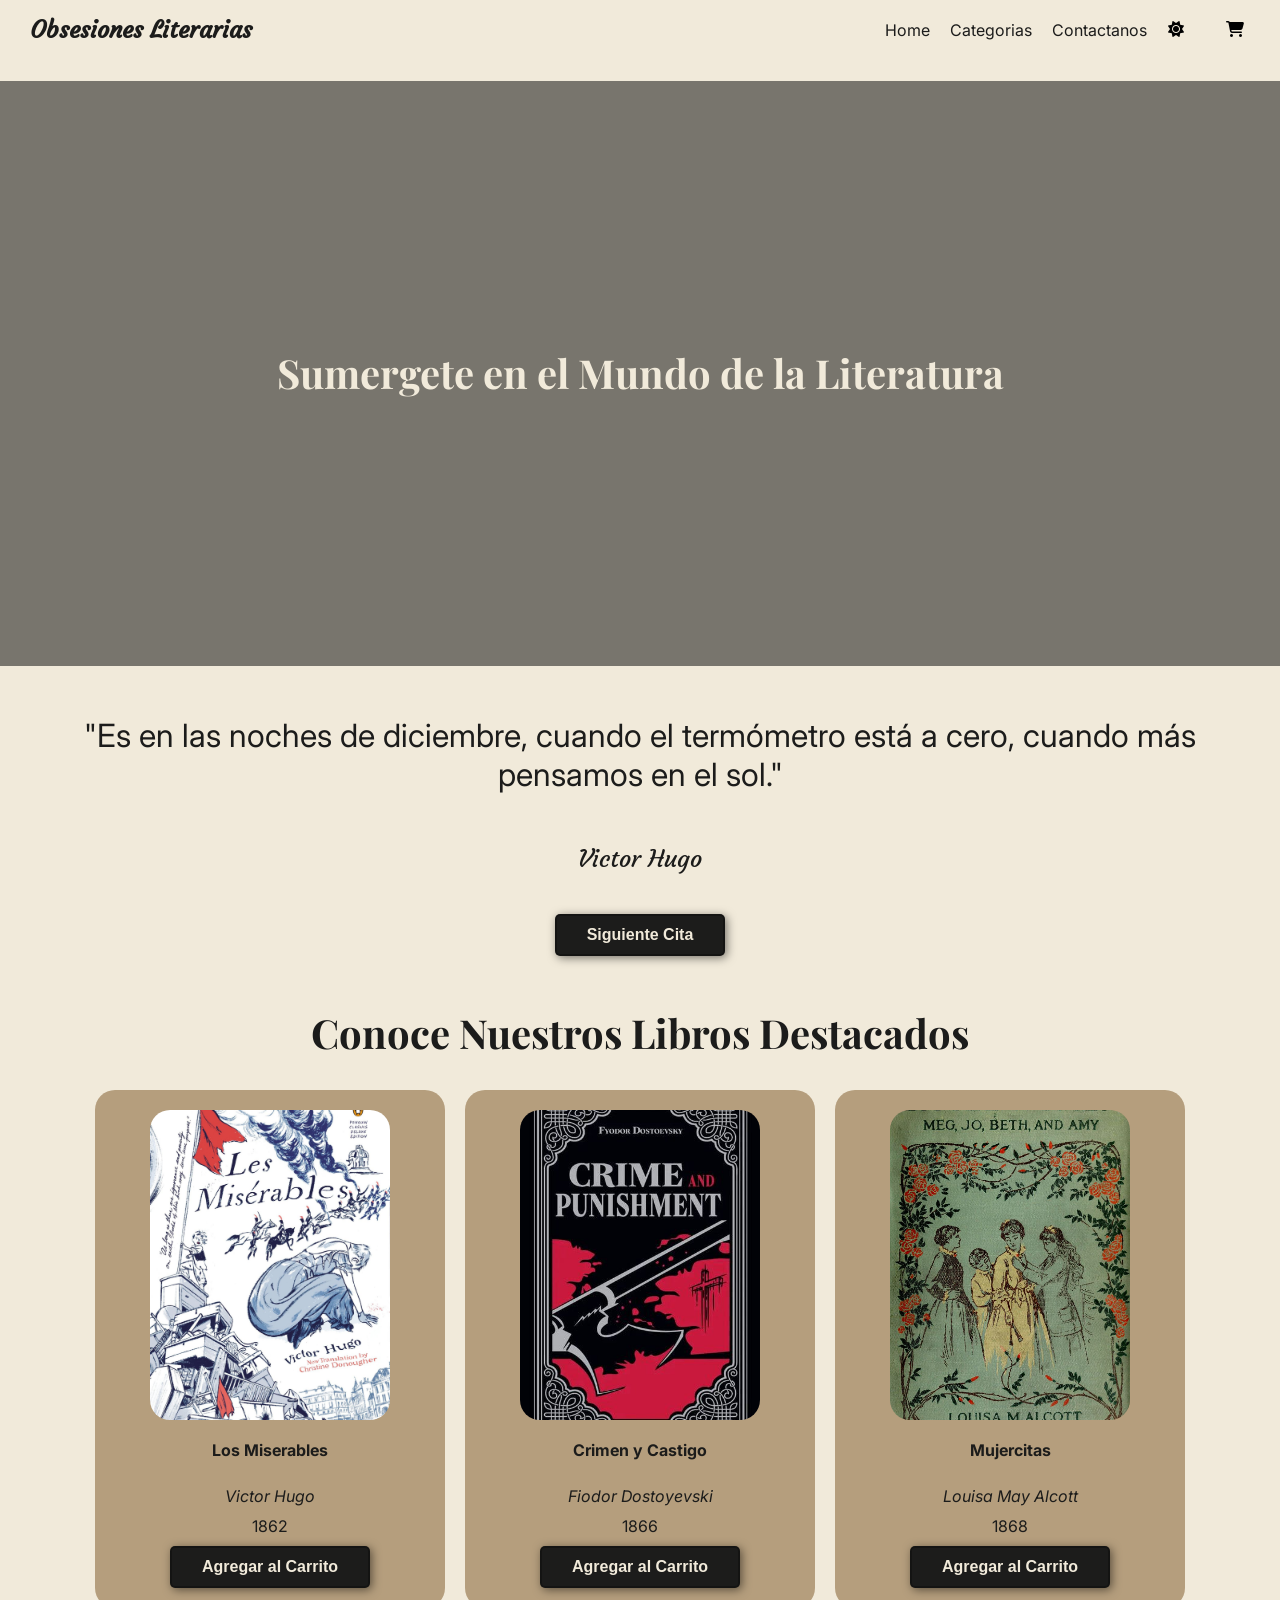
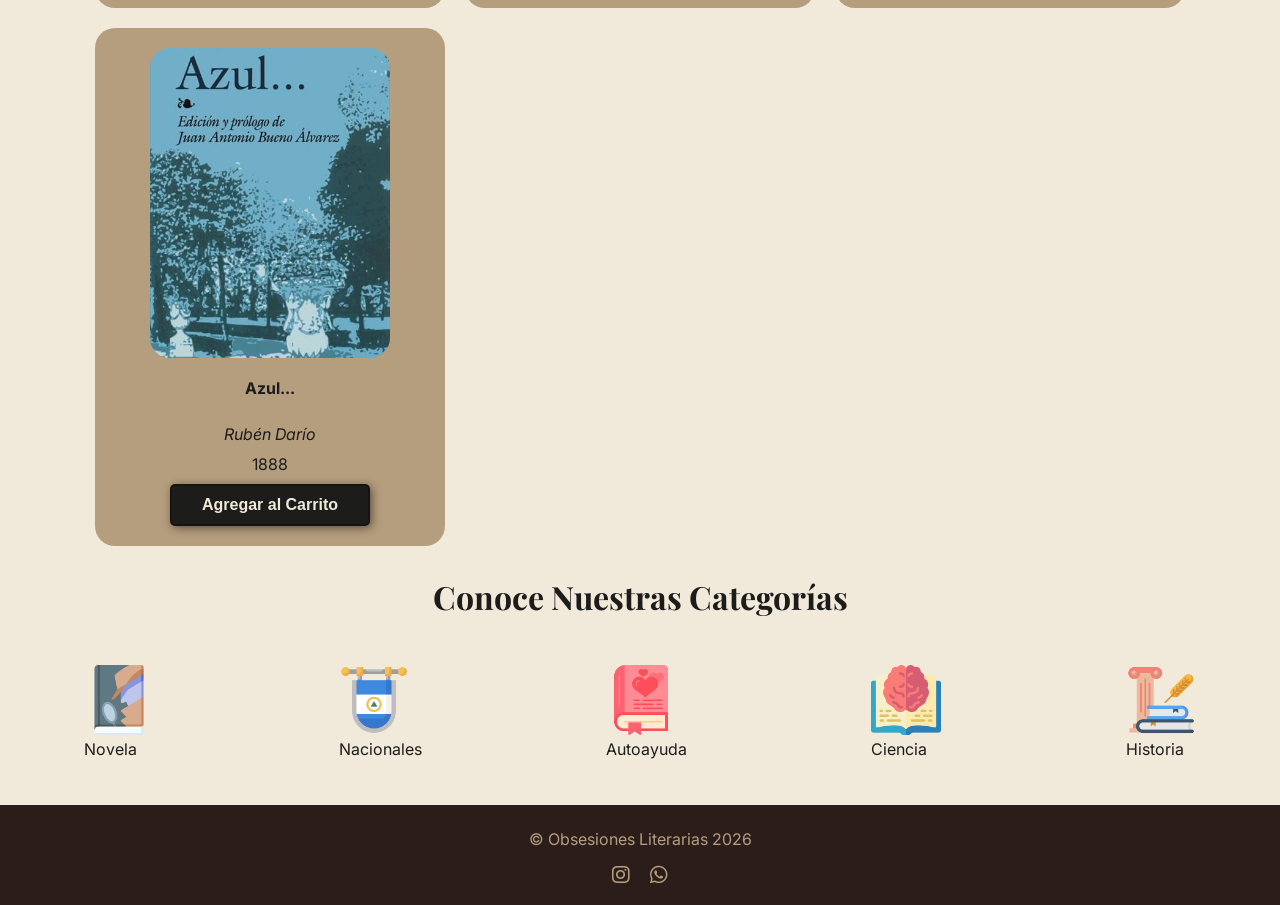
==== commit 195d65de: "Arreglando el aside" ====
--- a/paginas/categorias.html
+++ b/paginas/categorias.html
@@ -99,6 +99,19 @@
             </div>
         </div>
     </footer>
+    <!--*ASIDE-->
+    <aside class="apagado cart-inicial">
+        <div class="cart-header contenedor-texto-centrado">
+            <h3>Carrito de Compra</h3>
+            <button class="cerrar cerrar-cart"><i class="fa-solid fa-xmark"></i></button>
+        </div>
+        <div class="cart-items">
+        </div>
+        <div class="cart-footer">
+            <p>Total: $0</p>
+            <button class="btn-pequenio">Comprar</button>
+        </div>
+    </aside>
     <script src="../js/script.js" defer></script>
     <script src="../js/citas.js" defer></script>
 </body>
--- a/css/componentes.css
+++ b/css/componentes.css
@@ -263,4 +263,12 @@
     .item{
         padding: 20px 70px;
     }
+}
+@media (min-width: 700px){
+
+    .cart{
+        top: 60px;
+        height: calc(100vh - 60px);
+    }
+
 }
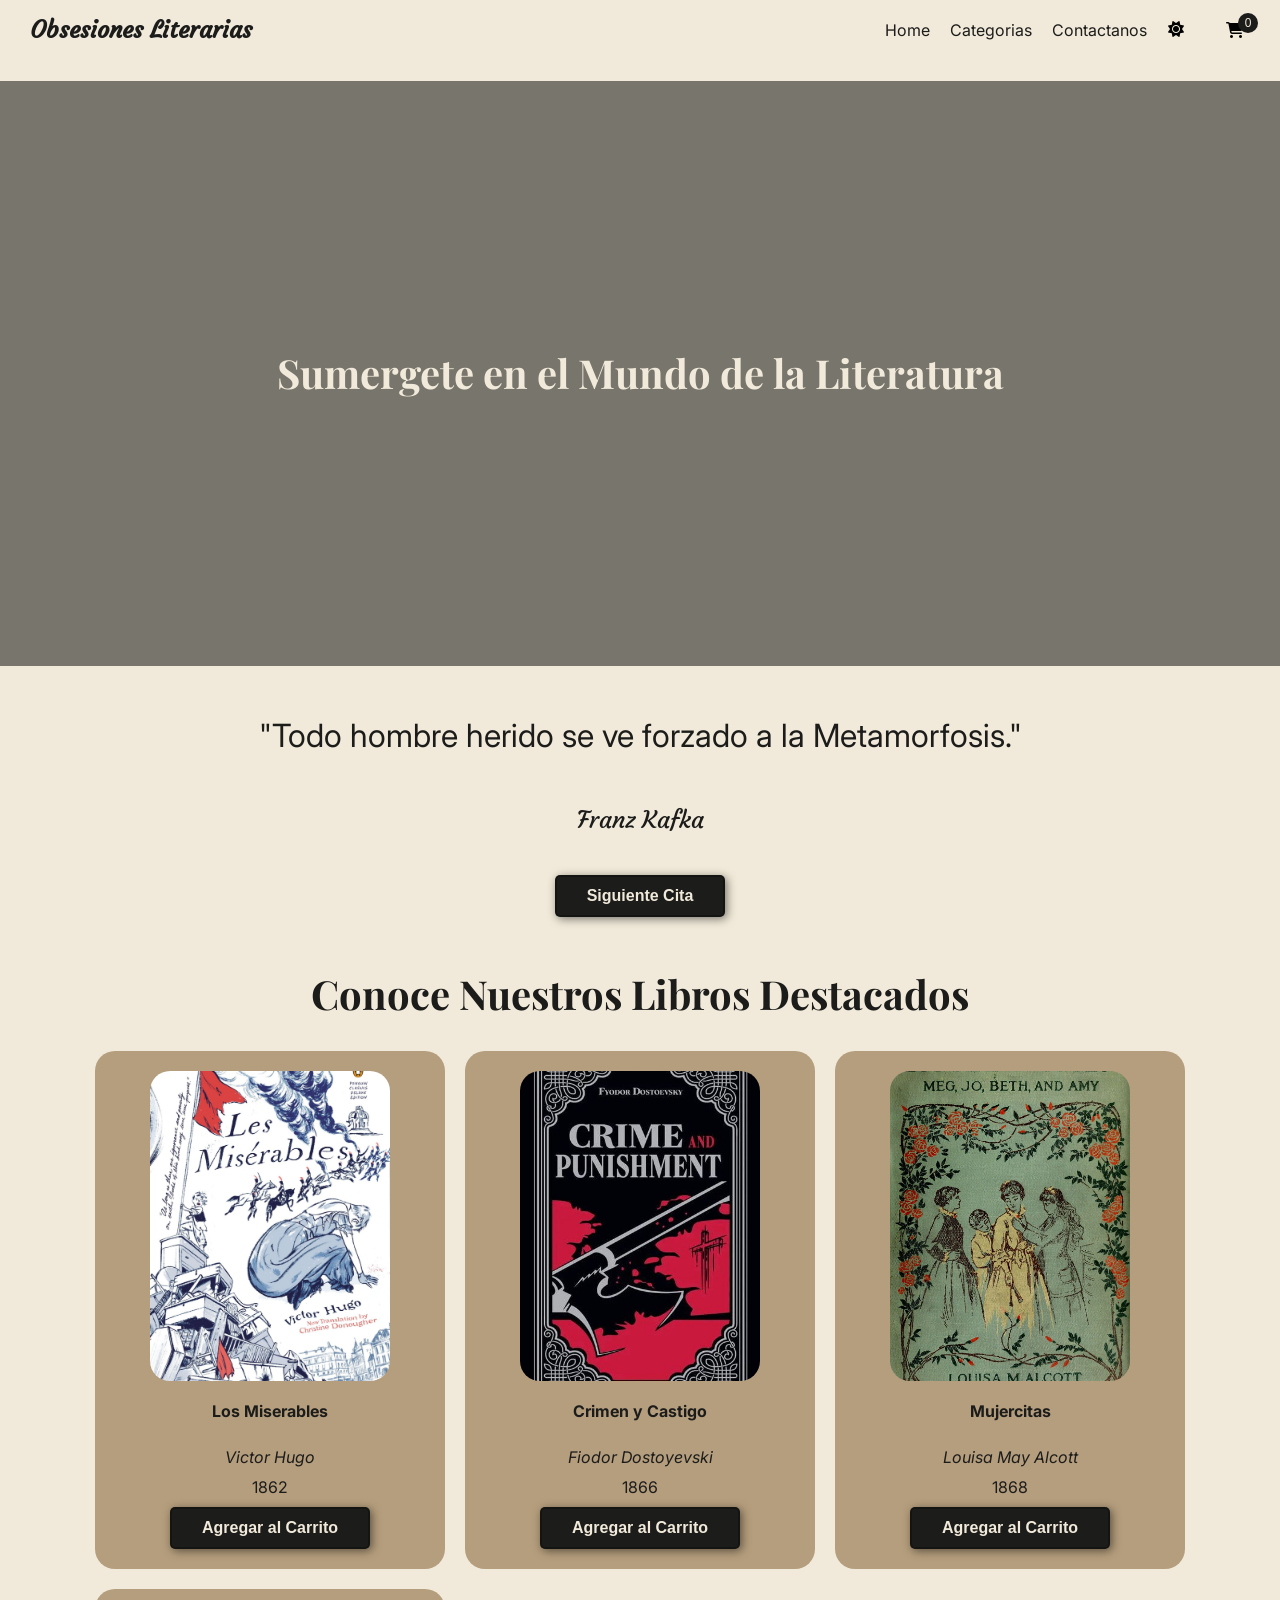
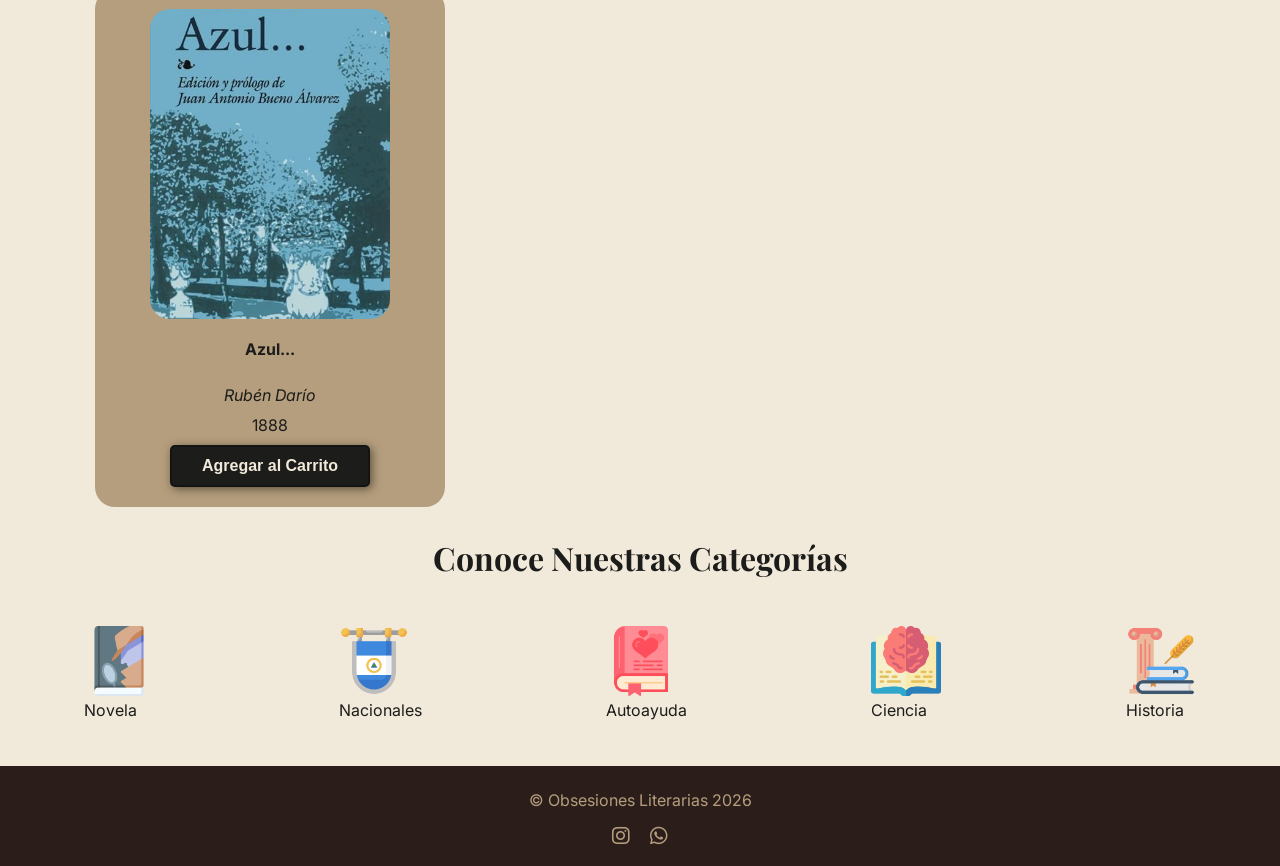
==== commit b1488df7: "Arreglando los enlaces" ====
--- a/paginas/categorias.html
+++ b/paginas/categorias.html
@@ -27,9 +27,12 @@
                 <button class="theme">
                     <i class="fa-solid fa-sun changeTheme"></i>
                 </button>
-                <button class="carrito-principal">
-                    <i class="fa-solid fa-cart-shopping"></i>
-                </button>
+                <div class="shopping">
+                    <button class="carrito-principal">
+                        <i class="fa-solid fa-cart-shopping"></i>
+                        <span class="quantity">0</span>
+                    </button>
+                </div>
             </div>
         </nav>
     </header>
